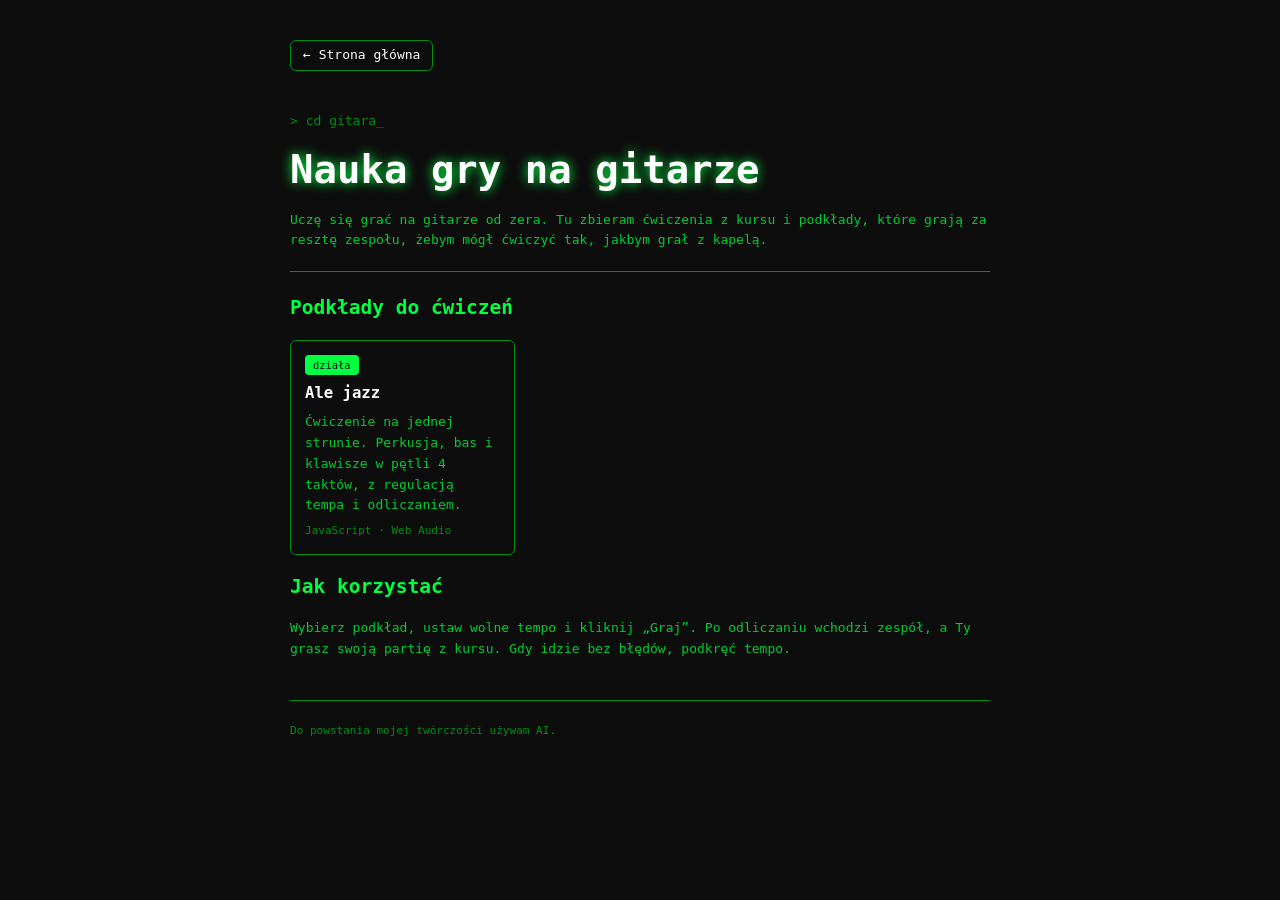
==== gitara/index.html @ 867321b8 "Dział Nauka gry na gitarze z podkładem Ale jazz Co-Authored-By: Claude Opus 5.5 <noreply@anthropic.c" ====
<!DOCTYPE html>
<html lang="pl">

<head>
    <meta charset="UTF-8">
    <meta name="viewport" content="width=device-width, initial-scale=1.0">
    <title>Nauka gry na gitarze · Seraphexe</title>
    <link rel="stylesheet" href="../style.css?v=14">
</head>

<body>
    <a class="wstecz" href="../">← Strona główna</a>

    <header class="naglowek">
        <p class="prompt">&gt; cd gitara<span class="kursor">_</span></p>
        <h1>Nauka gry na gitarze</h1>
        <p class="podtytul">Uczę się grać na gitarze od zera. Tu zbieram ćwiczenia z kursu i podkłady, które grają za resztę zespołu, żebym mógł ćwiczyć tak, jakbym grał z kapelą.</p>
    </header>

    <main>
        <section>
            <h2>Podkłady do ćwiczeń</h2>
            <div class="karty">
                <a class="karta" href="ale-jazz.html">
                    <span class="status gotowe">działa</span>
                    <strong>Ale jazz</strong>
                    <span>Ćwiczenie na jednej strunie. Perkusja, bas i klawisze w pętli 4 taktów, z regulacją tempa i odliczaniem.</span>
                    <span class="technologie">JavaScript · Web Audio</span>
                </a>
            </div>
        </section>

        <section>
            <h2>Jak korzystać</h2>
            <p>Wybierz podkład, ustaw wolne tempo i kliknij „Graj”. Po odliczaniu wchodzi zespół, a Ty grasz swoją partię z kursu. Gdy idzie bez błędów, podkręć tempo.</p>
        </section>
    </main>

    <footer class="stopka">
        <p>Do powstania mojej twórczości używam AI.</p>
    </footer>
</body>

</html>
---- style.css ----
body {
    background-color: #0d0d0d;
    color: #00cc33;
    font-family: monospace;
    max-width: 700px;
    margin: 0 auto;
    padding: 20px;
    line-height: 1.6;
}

h1 {
    color: #ffffff;
}

h2 {
    color: #00ff41;
}

h3 {
    color: #00ff41;
}

a {
    color: #ffffff;
}


/* ===== Strona główna ===== */
.naglowek {
    padding: 40px 0 20px;
    border-bottom: 1px solid #008f11;
    margin-bottom: 20px;
}

.naglowek h1 {
    font-size: 3em;
    margin: 0.2em 0;
    text-shadow: 0 0 12px #00ff41;
}

.prompt {
    color: #008f11;
    margin: 0;
}

.kursor {
    animation: miganie 1s steps(1) infinite;
}

@keyframes miganie {
    50% {
        opacity: 0;
    }
}

.podtytul {
    margin: 0;
}

/* Karty projektów */
.karty {
    display: grid;
    grid-template-columns: repeat(auto-fill, minmax(200px, 1fr));
    gap: 12px;
}

.karta {
    display: flex;
    flex-direction: column;
    gap: 6px;
    padding: 14px;
    border: 1px solid #008f11;
    border-radius: 6px;
    color: #00cc33;
    text-decoration: none;
}

.karta strong {
    color: #ffffff;
    font-size: 1.2em;
}

a.karta:hover,
a.karta:focus-visible {
    border-color: #00ff41;
    background-color: #002b0b;
    box-shadow: 0 0 8px #00ff41;
}

.status {
    align-self: flex-start;
    font-size: 0.8em;
    padding: 2px 8px;
    border-radius: 4px;
}

.gotowe {
    background-color: #00ff41;
    color: #0d0d0d;
}

.w-budowie {
    border: 1px dashed #008f11;
    color: #008f11;
}

.technologie {
    font-size: 0.85em;
    color: #008f11;
}

.stopka {
    margin-top: 40px;
    padding-top: 10px;
    border-top: 1px solid #008f11;
    color: #008f11;
    font-size: 0.85em;
}

/* ===== Podstrony ===== */
.wstecz {
    display: inline-block;
    margin-top: 20px;
    padding: 4px 12px;
    border: 1px solid #008f11;
    border-radius: 6px;
    text-decoration: none;
}

.wstecz:hover,
.wstecz:focus-visible {
    border-color: #00ff41;
    background-color: #002b0b;
}
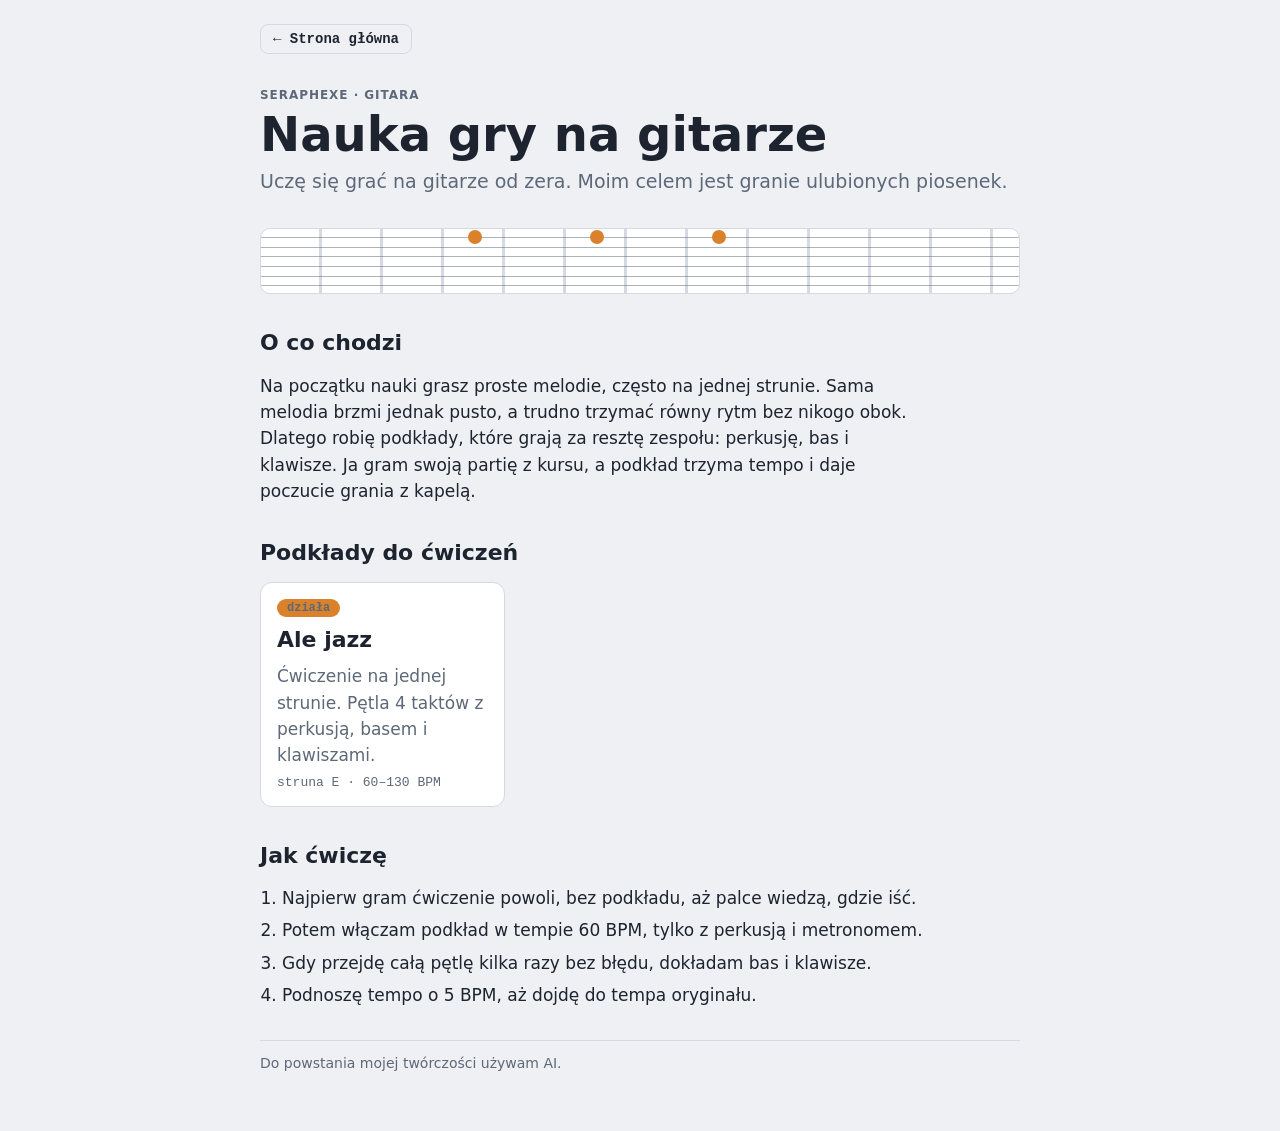
==== commit 0393afb0: "Gitara: nowy styl działu i instrukcja jak grać Co-Authored-By: Claude Opus 5.5 <noreply@anthropic.co" ====
--- a/gitara/index.html
+++ b/gitara/index.html
@@ -2,43 +2,93 @@
 <html lang="pl">
 
 <head>
-    <meta charset="UTF-8">
-    <meta name="viewport" content="width=device-width, initial-scale=1.0">
-    <title>Nauka gry na gitarze · Seraphexe</title>
-    <link rel="stylesheet" href="../style.css?v=14">
+<meta charset="UTF-8">
+<meta name="viewport" content="width=device-width, initial-scale=1.0">
+<title>Nauka gry na gitarze · Seraphexe</title>
+<link rel="stylesheet" href="https://fonts.googleapis.com/css2?family=Familjen+Grotesk:wght@400;600;700&family=JetBrains+Mono:wght@500;700&display=swap">
+<style>
+/* Ten sam styl co podkłady: grafit + bursztyn, jak wzmacniacz gitarowy */
+:root{
+  --bg:#eef0f3; --panel:#ffffff; --ink:#1d2430; --muted:#5d6878; --line:#d5dae2;
+  --accent:#d9822b; --accent-ink:#ffffff; --live:#2f7d6d;
+  --display:"Familjen Grotesk",system-ui,sans-serif; --mono:"JetBrains Mono",ui-monospace,monospace;
+}
+@media (prefers-color-scheme:dark){:root{
+  --bg:#141922; --panel:#1d2430; --ink:#e8ecf2; --muted:#9aa6b8; --line:#2e3746;
+  --accent:#f0a04b; --accent-ink:#1a1206; --live:#5cc2ab; color-scheme:dark}}
+body{margin:0;background:var(--bg);color:var(--ink);font-family:var(--display);font-size:17px;line-height:1.55}
+.wrap{max-width:760px;margin:0 auto;padding:24px 16px 56px;display:flex;flex-direction:column;gap:32px}
+a{color:inherit}
+.back{align-self:flex-start;font:600 14px var(--mono);text-decoration:none;border:1px solid var(--line);border-radius:8px;padding:6px 12px}
+.back:hover,.back:focus-visible{border-color:var(--accent)}
+.label{font-size:12px;letter-spacing:.08em;text-transform:uppercase;color:var(--muted);font-weight:600}
+h1{margin:4px 0 8px;font-size:clamp(32px,7vw,48px);line-height:1.05;text-wrap:balance}
+h2{margin:0 0 12px;font-size:22px}
+p{margin:0;max-width:62ch}
+.lead{font-size:19px;color:var(--muted)}
+/* gryf jako ozdobnik: 6 strun, progi */
+.neck{height:64px;border-radius:10px;background:
+  repeating-linear-gradient(90deg,transparent 0 58px,var(--line) 58px 61px),
+  var(--panel);border:1px solid var(--line);position:relative;overflow:hidden}
+.neck i{position:absolute;left:0;right:0;height:1px;background:var(--muted);opacity:.5}
+.neck b{position:absolute;width:14px;height:14px;border-radius:50%;background:var(--accent);transform:translate(-50%,-50%)}
+.cards{display:grid;grid-template-columns:repeat(auto-fill,minmax(240px,1fr));gap:12px}
+.card{display:flex;flex-direction:column;gap:6px;background:var(--panel);border:1px solid var(--line);border-radius:12px;padding:16px;text-decoration:none}
+a.card:hover,a.card:focus-visible{border-color:var(--accent)}
+.card strong{font-size:22px}
+.card span{color:var(--muted)}
+.tag{align-self:flex-start;font:600 12px var(--mono);background:var(--accent);color:var(--accent-ink);border-radius:999px;padding:2px 10px}
+.meta{font:500 13px var(--mono)}
+ol{margin:0;padding-left:22px;max-width:62ch}
+ol li+li{margin-top:6px}
+footer{color:var(--muted);font-size:14px;border-top:1px solid var(--line);padding-top:12px}
+</style>
 </head>
 
 <body>
-    <a class="wstecz" href="../">← Strona główna</a>
+<div class="wrap">
+  <a class="back" href="../">← Strona główna</a>
 
-    <header class="naglowek">
-        <p class="prompt">&gt; cd gitara<span class="kursor">_</span></p>
-        <h1>Nauka gry na gitarze</h1>
-        <p class="podtytul">Uczę się grać na gitarze od zera. Tu zbieram ćwiczenia z kursu i podkłady, które grają za resztę zespołu, żebym mógł ćwiczyć tak, jakbym grał z kapelą.</p>
-    </header>
+  <header>
+    <div class="label">Seraphexe · gitara</div>
+    <h1>Nauka gry na gitarze</h1>
+    <p class="lead">Uczę się grać na gitarze od zera. Moim celem jest granie ulubionych piosenek.</p>
+  </header>
 
-    <main>
-        <section>
-            <h2>Podkłady do ćwiczeń</h2>
-            <div class="karty">
-                <a class="karta" href="ale-jazz.html">
-                    <span class="status gotowe">działa</span>
-                    <strong>Ale jazz</strong>
-                    <span>Ćwiczenie na jednej strunie. Perkusja, bas i klawisze w pętli 4 taktów, z regulacją tempa i odliczaniem.</span>
-                    <span class="technologie">JavaScript · Web Audio</span>
-                </a>
-            </div>
-        </section>
+  <div class="neck" aria-hidden="true">
+    <i style="top:12%"></i><i style="top:27%"></i><i style="top:42%"></i><i style="top:57%"></i><i style="top:72%"></i><i style="top:87%"></i>
+    <b style="left:calc(61px*3.5);top:12%"></b><b style="left:calc(61px*5.5);top:12%"></b><b style="left:calc(61px*7.5);top:12%"></b>
+  </div>
 
-        <section>
-            <h2>Jak korzystać</h2>
-            <p>Wybierz podkład, ustaw wolne tempo i kliknij „Graj”. Po odliczaniu wchodzi zespół, a Ty grasz swoją partię z kursu. Gdy idzie bez błędów, podkręć tempo.</p>
-        </section>
-    </main>
+  <section>
+    <h2>O co chodzi</h2>
+    <p>Na początku nauki grasz proste melodie, często na jednej strunie. Sama melodia brzmi jednak pusto, a trudno trzymać równy rytm bez nikogo obok. Dlatego robię podkłady, które grają za resztę zespołu: perkusję, bas i klawisze. Ja gram swoją partię z kursu, a podkład trzyma tempo i daje poczucie grania z kapelą.</p>
+  </section>
 
-    <footer class="stopka">
-        <p>Do powstania mojej twórczości używam AI.</p>
-    </footer>
+  <section>
+    <h2>Podkłady do ćwiczeń</h2>
+    <div class="cards">
+      <a class="card" href="ale-jazz.html">
+        <span class="tag">działa</span>
+        <strong>Ale jazz</strong>
+        <span>Ćwiczenie na jednej strunie. Pętla 4 taktów z perkusją, basem i klawiszami.</span>
+        <span class="meta">struna E · 60–130 BPM</span>
+      </a>
+    </div>
+  </section>
+
+  <section>
+    <h2>Jak ćwiczę</h2>
+    <ol>
+      <li>Najpierw gram ćwiczenie powoli, bez podkładu, aż palce wiedzą, gdzie iść.</li>
+      <li>Potem włączam podkład w tempie 60 BPM, tylko z perkusją i metronomem.</li>
+      <li>Gdy przejdę całą pętlę kilka razy bez błędu, dokładam bas i klawisze.</li>
+      <li>Podnoszę tempo o 5 BPM, aż dojdę do tempa oryginału.</li>
+    </ol>
+  </section>
+
+  <footer>Do powstania mojej twórczości używam AI.</footer>
+</div>
 </body>
 
 </html>
